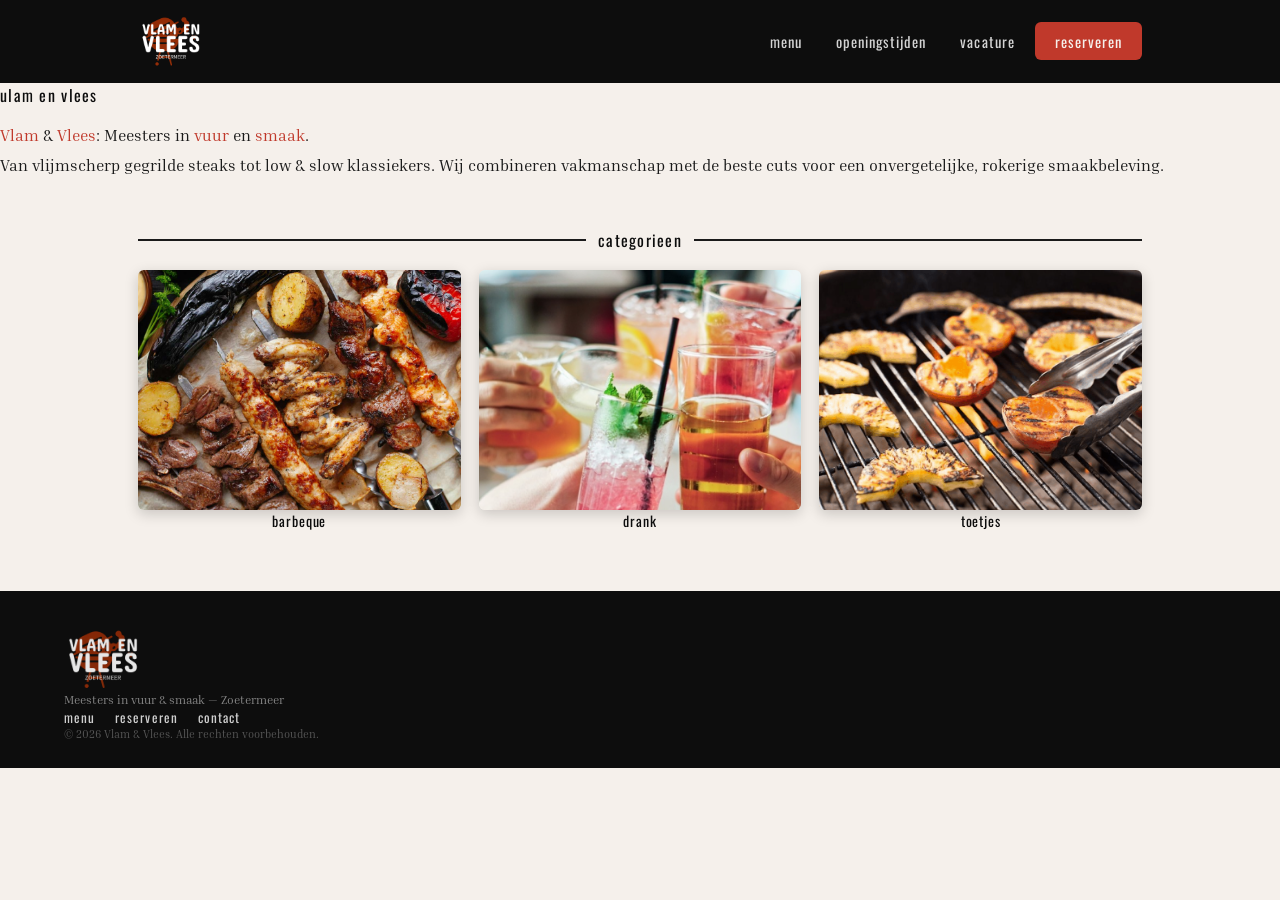
==== index.html @ db54ac6e "Merge branch 'main' of https://github.com/LOE5-SWV1-UI-Responsive-Proto/vlam_en_vlees-max-lucas" ====
<!DOCTYPE html>
<html lang="nl">
<head>
  <meta charset="UTF-8">
  <meta name="viewport" content="width=device-width, initial-scale=1.0">
  <title>Vlam & Vlees – Zoetermeer</title>
  <link rel="stylesheet" href="css/lucas.css">
  <style>
    /* ── DESKTOP NAV (1024px+ only) ── */

    .desktop-nav {
      display: none;
    }

    /* ── TABLET (768px – 1023px): hamburger stays, full-bleed hero like mobile ── */

    @media (min-width: 768px) {
      .hero-wrapper {
        display: block;
        padding: 0;
      }

      .hero {
        width: 100%;
        height: 350px;
        border-radius: 0;
        object-position: center 30%;
        box-shadow: none;
      }
    }

    /* ── TABLET: 1-col cat grid, taller images ── */
    @media (min-width: 768px) and (max-width: 1023px) {
      .cat-grid {
        grid-template-columns: 1fr;
      }

      .cat-img-wrap img {
        height: 280px;
      }
    }

    /* ── DESKTOP (1024px+): horizontal nav, side-by-side intro ── */

    @media (min-width: 1024px) {
      /* Show desktop nav, hide hamburger + drawer */
      .hamburger,
      .nav-overlay,
      .nav-drawer {
        display: none !important;
      }

      .desktop-nav {
        display: flex;
        align-items: center;
        gap: 6px;
      }

      .desktop-nav a {
        font-family: var(--font-label);
        font-size: 0.92rem;
        font-weight: 400;
        letter-spacing: 0.07em;
        text-transform: lowercase;
        color: rgba(255, 255, 255, 0.82);
        text-decoration: none;
        padding: 8px 14px;
        border-radius: var(--radius);
        transition: color 0.2s, background-color 0.2s;
      }

      .desktop-nav a:hover {
        color: var(--wit);
        background-color: rgba(255, 255, 255, 0.08);
      }

      .desktop-nav a.nav-cta {
        background-color: var(--rood);
        color: var(--wit);
        padding: 8px 20px;
      }

      .desktop-nav a.nav-cta:hover {
        background-color: #a93226;
      }

      .topbar {
        max-width: 1100px;
        margin: 0 auto;
        padding: 14px 48px;
      }

      /* Hero: back to full-bleed on desktop, hidden (image shows in intro grid) */
      .hero-wrapper {
        display: block;
        padding: 0;
        background-color: var(--zwart);
      }

      .hero {
        width: 100%;
        height: 480px;
        border-radius: 0;
        object-position: center 30%;
        box-shadow: none;
      }

      /* 2-col intro + feature image */
      .intro-desktop-wrap {
        max-width: 1100px;
        margin: 0 auto;
        display: grid;
        grid-template-columns: 1fr 1fr;
        align-items: center;
        gap: 48px;
        padding: 56px 48px 48px;
      }

      .intro {
        max-width: unset;
        padding: 0;
        text-align: left;
        margin: 0;
      }

      .intro .section-title {
        text-align: left;
      }

      .intro-text {
        font-size: 1rem;
        line-height: 1.85;
      }

      .intro-feature-img {
        display: block;
        width: 100%;
        height: 340px;
        object-fit: cover;
        border-radius: 8px;
        box-shadow: 0 8px 32px rgba(0, 0, 0, 0.18);
      }

      /* Hide full-bleed hero on desktop (shown in intro grid instead) */
      .hero-hide-desktop {
        display: none;
      }

      /* Categories */
      .categories-wrap {
        background-color: #f0ebe5;
        padding: 0 0 20px;
      }

      .categories {
        max-width: 1100px;
        margin: 0 auto;
        padding: 48px 48px 60px;
      }

      .cat-img-wrap img {
        height: 240px;
      }

      /* Footer - truly full width, override lucas.css max-width */
      footer {
        display: block !important;
        width: 100% !important;
        max-width: 100% !important;
        margin: 0 !important;
        padding: 36px 64px 28px !important;
        box-sizing: border-box;
      }

      .footer-inner {
        display: grid;
        grid-template-columns: auto 1fr;
        grid-template-rows: auto auto auto;
        column-gap: 36px;
        align-items: center;
        width: 100%;
      }

      .footer-logo {
        grid-column: 1;
        grid-row: 1 / 4;
        align-self: center;
        max-height: 65px;
      }

      .footer-tagline { grid-column: 2; grid-row: 1; }
      .footer-nav     { grid-column: 2; grid-row: 2; }
      .footer-copy    { grid-column: 2; grid-row: 3; }
    }

    /* Mobile/tablet: hide desktop-only elements */
    .intro-feature-img {
      display: none;
    }

    .intro-desktop-wrap {
      display: contents;
    }

    @media (min-width: 1024px) {
      .intro-feature-img { display: block; }
      .intro-desktop-wrap { display: grid; }
    }
  </style>
</head>
<body>

  <!-- HEADER -->
  <header>
    <nav class="topbar">
      <svg class="hamburger" xmlns="http://www.w3.org/2000/svg" width="30" height="30" viewBox="0 0 30 30">
        <line x1="5" y1="7"  x2="25" y2="7"  stroke="white" stroke-width="2" stroke-linecap="round"/>
        <line x1="5" y1="15" x2="25" y2="15" stroke="white" stroke-width="2" stroke-linecap="round"/>
        <line x1="5" y1="23" x2="25" y2="23" stroke="white" stroke-width="2" stroke-linecap="round"/>
      </svg>

      <img class="logo" src="img/logo.png" alt="Vlam en Vlees Logo">

      <!-- Tablet/Desktop: horizontal nav -->
      <nav class="desktop-nav">
        <a href="menu.html">menu</a>
        <a href="openingstijden.html">openingstijden</a>
        <a href="vacature.html">vacature</a>
        <a href="reserveer.html" class="nav-cta">reserveren</a>
      </nav>
    </nav>

    <div class="hero-wrapper">
      <img class="hero hero-hide-desktop" src="img/homepage4.png" alt="Gegrild vlees">
    </div>
  </header>

  <!-- INTRO -->
  <section class="intro">
    <h2 class="section-title">ulam en vlees</h2>
    <p class="intro-text">
      <span class="accent">Vlam</span> &amp; <span class="accent">Vlees</span>: Meesters in
      <span class="accent">vuur</span> en <span class="accent">smaak</span>.<br>
      Van vlijmscherp gegrilde steaks tot low &amp; slow klassiekers.
      Wij combineren vakmanschap met de beste cuts voor een
      onvergetelijke, rokerige smaakbeleving.
    </p>
  </section>

  <!-- CATEGORIEËN -->
  <section class="categories">
    <div class="divider-row">
      <span class="divider-line"></span>
      <h2 class="section-title cat-title">categorieen</h2>
      <span class="divider-line"></span>
    </div>

        <div class="cat-grid">
          <article class="cat-card">
            <a href="menu.html?cat=barbeque">
              <div class="cat-img-wrap">
                <img src="img/barbeque.png" alt="Barbeque">
              </div>
              <p class="cat-label">barbeque</p>
            </a>
          </article>

          <article class="cat-card">
            <a href="menu.html?cat=drank">
              <div class="cat-img-wrap">
                <img src="img/drank.png" alt="Drank">
              </div>
              <p class="cat-label">drank</p>
            </a>
          </article>

          <article class="cat-card">
            <a href="menu.html?cat=toetjes">
              <div class="cat-img-wrap">
                <img src="img/toetjes.png" alt="Toetjes">
              </div>
              <p class="cat-label">toetjes</p>
            </a>
          </article>
        </div>
      </section>
    </div>
  </main>

  <footer>
    <img class="footer-logo" src="img/logo.png" alt="Vlam en Vlees">
    <p class="footer-tagline">Meesters in vuur &amp; smaak — Zoetermeer</p>
    <nav class="footer-nav">
      <a href="#">Menu</a>
      <a href="#">Reserveren</a>
      <a href="#">Contact</a>
    </nav>
    <p class="footer-copy">&copy; 2026 Vlam &amp; Vlees. Alle rechten voorbehouden.</p>
  </footer>
  
</body>
</html>
---- css/lucas.css ----
@import url('https://fonts.googleapis.com/css2?family=Bebas+Neue&family=Inria+Serif:ital,wght@0,300;0,400;0,700;1,300;1,400;1,700&family=Oswald:wght@200..700&family=Inder&family=Jockey+One&display=swap');

:root {
  --zwart: #0d0d0d;
  --wit: #f5f0eb;
  --rood: #c0392b;
  --font-display: 'Bebas Neue', sans-serif;
  --font-body: 'Inria Serif', serif;
  --font-label: 'Oswald', sans-serif;
  --font-max-heading: 'Jockey One', sans-serif;
  --font-max-body: 'Inder', sans-serif;
  --radius: 6px;
}

*, *::before, *::after {
  box-sizing: border-box;
  margin: 0;
  padding: 0;
}

html {
  scroll-behavior: smooth;
}

body {
  font-family: var(--font-body);
  background-color: var(--wit);
  color: var(--zwart);
  max-width: 430px;
  margin: 0 auto;
  min-height: 100vh;
}

body.no-scroll {
  overflow: hidden;
}

img {
  display: block;
}

main {
  background-color: var(--wit);
}

/* ── NAV DRAWER ── */

.nav-overlay {
  position: fixed;
  inset: 0;
  background-color: rgba(0, 0, 0, 0);
  pointer-events: none;
  transition: background-color 0.3s ease;
  z-index: 100;
}

.nav-overlay.open {
  background-color: rgba(0, 0, 0, 0.6);
  pointer-events: all;
}

.nav-drawer {
  position: fixed;
  top: 0;
  left: 0;
  width: 75vw;
  max-width: 300px;
  height: 100vh;
  background-color: var(--zwart);
  display: flex;
  flex-direction: column;
  padding: 24px 28px;
  transform: translateX(-100%);
  transition: transform 0.35s ease;
  z-index: 200;
}

.nav-drawer.open {
  transform: translateX(0);
}

.nav-close {
  background: none;
  border: none;
  cursor: pointer;
  align-self: flex-end;
  padding: 4px;
  margin-bottom: 40px;
  opacity: 0.7;
  transition: opacity 0.2s;
}

.nav-close:hover {
  opacity: 1;
}

.nav-drawer-links {
  display: flex;
  flex-direction: column;
  gap: 8px;
}

.nav-drawer-links a {
  font-family: var(--font-label);
  font-size: 1.4rem;
  font-weight: 300;
  letter-spacing: 0.06em;
  text-transform: lowercase;
  color: rgba(255, 255, 255, 0.75);
  text-decoration: none;
  padding: 10px 0;
  border-bottom: 1px solid rgba(255, 255, 255, 0.08);
  transition: color 0.2s, padding-left 0.2s;
}

.nav-drawer-links a:last-child {
  border-bottom: none;
}

.nav-drawer-links a:hover {
  color: var(--rood);
  padding-left: 8px;
}

/* ── HEADER ── */

header {
  background-color: var(--zwart);
}

.topbar {
  display: flex;
  align-items: center;
  justify-content: space-between;
  padding: 10px 16px;
}

.hamburger {
  cursor: pointer;
}

.logo {
  max-height: 55px;
  object-fit: contain;
}

.hero-wrapper {
  position: relative;
  line-height: 0;
}

.hero {
  width: 100%;
  height: 220px;
  object-fit: cover;
  object-position: center 30%;
}

/* ── MAX PAGES: generic styles ── */

.max-page {
  display: flex;
  flex-direction: column;
  min-height: 100vh;
}

.max-page main {
  flex: 1;
  display: flex;
  flex-direction: column;
  justify-content: center;
}

.max-page h1 {
  display: grid;
  grid-template-columns: 1fr;
  justify-items: center;
  align-items: center;
  padding: 35px 0 50px;
  font-family: var(--font-max-heading);
}

.max-page p {
  font-family: var(--font-max-body);
}

.max-page section {
  display: grid;
  grid-auto-rows: max-content;
  justify-items: center;
  align-items: center;
  padding-bottom: 25px;
  font-family: var(--font-max-heading);
}

.max-page span {
  color: #922C06;
}

/* ── INDEX: INTRO ── */

.section-title {
  font-family: var(--font-label);
  font-weight: 400;
  font-size: 1rem;
  letter-spacing: 0.08em;
  text-transform: lowercase;
  color: var(--zwart);
  text-align: center;
}

.intro {
  padding: 28px 24px 24px;
  text-align: center;
}

.intro .section-title {
  margin-bottom: 14px;
}

.intro-text {
  font-size: 0.92rem;
  line-height: 1.7;
  color: #1a1a1a;
}

.intro-text .accent {
  color: var(--rood);
}

/* ── INDEX: CATEGORIEËN ── */

.categories {
  padding: 0 16px 36px;
}

.divider-row {
  display: flex;
  align-items: center;
  gap: 12px;
  margin-bottom: 18px;
}

.divider-line {
  flex: 1;
  height: 1.5px;
  background-color: #1a1a1a;
}

.cat-title {
  flex-shrink: 0;
}

.cat-grid {
  display: grid;
  grid-template-columns: 1fr;
  gap: 18px;
}

.cat-card {
  display: flex;
  flex-direction: column;
  gap: 8px;
}

.cat-card a {
  text-decoration: none;
  color: inherit;
}

.cat-img-wrap {
  border-radius: var(--radius);
  overflow: hidden;
  box-shadow: 0 4px 14px rgba(0, 0, 0, 0.18);
}

.cat-img-wrap img {
  width: 100%;
  height: 190px;
  object-fit: cover;
  transition: transform 0.4s ease;
}

.cat-card:hover .cat-img-wrap img {
  transform: scale(1.04);
}

.cat-label {
  font-family: var(--font-label);
  font-weight: 400;
  font-size: 0.88rem;
  letter-spacing: 0.06em;
  text-transform: lowercase;
  text-align: center;
}

/* ── FOOTER ── */

footer {
  display: grid;
  grid-template-columns: 1fr;
  justify-items: center;
  gap: 12px;
  background-color: var(--zwart);
  color: rgba(255, 255, 255, 0.75);
  padding: 30px 24px 24px;
}

.footer-logo {
  max-height: 50px;
  object-fit: contain;
  opacity: 0.9;
}

.footer-tagline {
  font-size: 0.78rem;
  color: rgba(255, 255, 255, 0.5);
}

.footer-nav {
  display: flex;
  gap: 20px;
}

.footer-nav a {
  font-family: var(--font-label);
  font-size: 0.82rem;
  letter-spacing: 0.08em;
  text-transform: lowercase;
  color: rgba(255, 255, 255, 0.8);
  text-decoration: none;
  transition: color 0.2s;
}

.footer-nav a:hover {
  color: var(--rood);
}

.footer-copy {
  font-size: 0.68rem;
  color: rgba(255, 255, 255, 0.3);
}

/* ── VACATURES ── */

.vac-hero {
  width: 100%;
  height: 220px;
  object-fit: cover;
  object-position: center 20%;
}

.vac-content {
  padding: 32px 28px 28px;
  text-align: center;
}

.vac-content h1 {
  font-family: var(--font-label);
  font-weight: 700;
  font-size: 1.5rem;
  margin-bottom: 14px;
}

.vac-content p {
  font-family: var(--font-body);
  font-size: 0.92rem;
  line-height: 1.75;
  color: #1a1a1a;
  margin-bottom: 18px;
}

.vac-content p:last-child {
  margin-bottom: 0;
}

.vac-content a {
  color: var(--rood);
  text-decoration: none;
}

.salaris-sectie {
  padding: 28px 28px 52px;
  text-align: center;
}

.salaris-sectie h2 {
  font-family: var(--font-label);
  font-weight: 700;
  font-size: 1.3rem;
  margin-bottom: 20px;
}

.salaris-rij {
  display: grid;
  grid-template-columns: 1fr auto;
  gap: 10px;
  margin-bottom: 10px;
}

.salaris-veld {
  font-family: var(--font-label);
  font-size: 0.95rem;
  letter-spacing: 0.04em;
  background-color: #e0dbd5;
  border: none;
  border-radius: var(--radius);
  padding: 14px 18px;
  color: var(--zwart);
  width: 100%;
  outline: none;
}

.salaris-veld::placeholder {
  color: var(--zwart);
  opacity: 1;
}

.salaris-eenheid {
  font-family: var(--font-label);
  font-size: 0.95rem;
  background-color: #e0dbd5;
  border: none;
  border-radius: var(--radius);
  padding: 14px 18px;
  color: var(--zwart);
  width: 60px;
  text-align: center;
  outline: none;
}

.salaris-eenheid::placeholder {
  color: var(--zwart);
  opacity: 1;
}

.salaris-knop {
  width: 100%;
  font-family: var(--font-label);
  font-size: 0.95rem;
  letter-spacing: 0.04em;
  background-color: #e0dbd5;
  border: none;
  border-radius: var(--radius);
  padding: 14px 18px;
  color: var(--zwart);
  text-align: center;
  transition: background-color 0.2s, color 0.2s;
}

.salaris-resultaat {
  margin-top: 14px;
  font-family: var(--font-label);
  font-size: 0.95rem;
  color: var(--rood);
  min-height: 1.4rem;
  letter-spacing: 0.04em;
}

/* ── RESERVEREN ── */

.res-hero {
  width: 100%;
  height: 220px;
  object-fit: cover;
  object-position: center 40%;
}

.res-form-sectie {
  padding: 24px 20px 8px;
  display: flex;
  flex-direction: column;
  align-items: center;
}

.res-velden {
  display: flex;
  flex-direction: column;
  gap: 10px;
  margin-bottom: 10px;
  width: 100%;
}

.res-veld {
  font-family: var(--font-label);
  font-size: 0.95rem;
  letter-spacing: 0.03em;
  background-color: #e0dbd5;
  border: none;
  border-radius: var(--radius);
  padding: 14px 18px;
  color: var(--zwart);
  width: 100%;
  outline: none;
}

.res-veld::placeholder {
  color: var(--zwart);
  opacity: 1;
}

.res-veld[type="datetime-local"] {
  color: var(--zwart);
}

.res-knop {
  font-family: var(--font-label);
  font-size: 0.95rem;
  letter-spacing: 0.04em;
  background-color: #e0dbd5;
  border: none;
  border-radius: var(--radius);
  padding: 14px 42px;
  color: var(--zwart);
  cursor: pointer;
  transition: background-color 0.2s, color 0.2s;
}

.res-knop:hover {
  background-color: var(--rood);
  color: var(--wit);
}

.res-uitleg {
  padding: 28px 20px 48px;
  text-align: center;
}

.res-uitleg h2 {
  font-family: var(--font-label);
  font-weight: 700;
  font-size: 1.3rem;
  margin-bottom: 14px;
}

.res-uitleg p {
  font-family: var(--font-body);
  font-size: 0.92rem;
  line-height: 1.75;
  color: #1a1a1a;
}

/* ── TABLET ≥ 768px ── */

@media (min-width: 768px) {
  body {
    max-width: 100%;
  }

  .hero {
    height: 350px;
  }

  .vac-hero {
    height: 340px;
  }

  .res-hero {
    height: 340px;
  }

  .intro {
    max-width: 620px;
    margin: 0 auto;
    padding: 40px 32px 32px;
  }

  .categories {
    max-width: 720px;
    margin: 0 auto;
    padding: 0 32px 48px;
  }

  .cat-grid {
    grid-template-columns: repeat(2, 1fr);
  }

  .vac-content {
    max-width: 560px;
    margin: 0 auto;
  }

  .salaris-sectie {
    max-width: 380px;
    margin: 0 auto;
  }

  .res-form-sectie {
    max-width: 480px;
    margin: 0 auto;
    padding: 32px 0 8px;
  }

  .res-uitleg {
    max-width: 480px;
    margin: 0 auto;
    padding: 28px 0 60px;
  }
}

/* ── DESKTOP ≥ 1024px ── */

@media (min-width: 1024px) {
  .hero {
    height: 480px;
  }

  .vac-hero {
    height: 420px;
  }

  .res-hero {
    height: 420px;
  }

  .intro {
    max-width: 700px;
    padding: 52px 0 40px;
  }

  .intro-text {
    font-size: 1.05rem;
    line-height: 1.8;
  }

  .categories {
    max-width: 900px;
    padding: 0 0 60px;
  }

  .cat-grid {
    grid-template-columns: repeat(3, 1fr);
  }

  .cat-img-wrap img {
    height: 220px;
  }

  footer {
    max-width: 900px;
    margin: 0 auto;
    grid-template-columns: auto 1fr;
    grid-template-rows: auto auto auto;
    column-gap: 32px;
    justify-items: start;
    align-items: center;
  }

  .footer-logo {
    grid-column: 1;
    grid-row: 1 / 4;
    align-self: center;
    max-height: 65px;
  }

  .footer-tagline {
    grid-column: 2;
    grid-row: 1;
  }

  .footer-nav {
    grid-column: 2;
    grid-row: 2;
  }

  .footer-copy {
    grid-column: 2;
    grid-row: 3;
  }
}

body.no-scroll {
  overflow: hidden;
}

.nav-overlay {
  position: fixed;
  inset: 0;
  background-color: rgba(0, 0, 0, 0);
  pointer-events: none;
  transition: background-color 0.3s ease;
  z-index: 100;
}

.nav-overlay.open {
  background-color: rgba(0, 0, 0, 0.6);
  pointer-events: all;
}

.nav-drawer {
  position: fixed;
  top: 0;
  left: 0;
  width: 75vw;
  max-width: 300px;
  height: 100vh;
  background-color: var(--zwart);
  display: flex;
  flex-direction: column;
  padding: 24px 28px;
  transform: translateX(-100%);
  transition: transform 0.35s ease;
  z-index: 200;
}

.nav-drawer.open {
  transform: translateX(0);
}

.nav-close {
  background: none;
  border: none;
  cursor: pointer;
  align-self: flex-end;
  padding: 4px;
  margin-bottom: 40px;
  opacity: 0.7;
  transition: opacity 0.2s;
}

.nav-close:hover {
  opacity: 1;
}

.nav-drawer-links {
  display: flex;
  flex-direction: column;
  gap: 8px;
}

.nav-drawer-links a {
  font-family: var(--font-label);
  font-size: 1.4rem;
  font-weight: 300;
  letter-spacing: 0.06em;
  text-transform: lowercase;
  color: rgba(255, 255, 255, 0.75);
  text-decoration: none;
  padding: 10px 0;
  border-bottom: 1px solid rgba(255, 255, 255, 0.08);
  transition: color 0.2s, padding-left 0.2s;
}

.nav-drawer-links a:last-child {
  border-bottom: none;
}

.nav-drawer-links a:hover {
  color: var(--rood);
  padding-left: 8px;
}
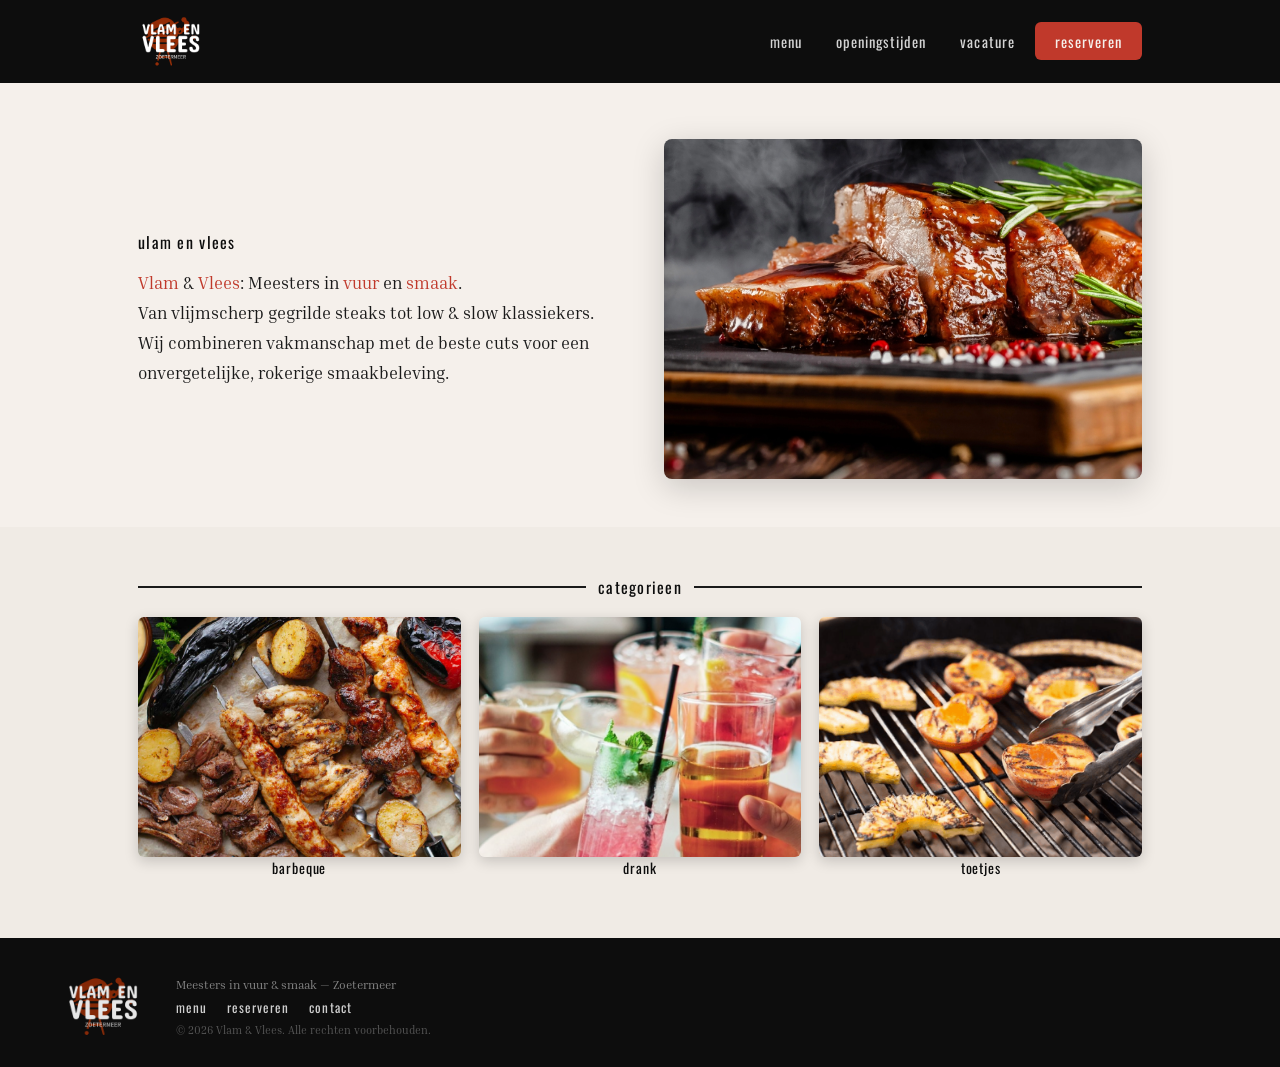
==== commit ce393aa3: "menu responsive gemaakt en header en footer gecorrigeerd voor alle andere paginas" ====
--- a/index.html
+++ b/index.html
@@ -5,215 +5,30 @@
   <meta name="viewport" content="width=device-width, initial-scale=1.0">
   <title>Vlam & Vlees – Zoetermeer</title>
   <link rel="stylesheet" href="css/lucas.css">
-  <style>
-    /* ── DESKTOP NAV (1024px+ only) ── */
-
-    .desktop-nav {
-      display: none;
-    }
-
-    /* ── TABLET (768px – 1023px): hamburger stays, full-bleed hero like mobile ── */
-
-    @media (min-width: 768px) {
-      .hero-wrapper {
-        display: block;
-        padding: 0;
-      }
-
-      .hero {
-        width: 100%;
-        height: 350px;
-        border-radius: 0;
-        object-position: center 30%;
-        box-shadow: none;
-      }
-    }
-
-    /* ── TABLET: 1-col cat grid, taller images ── */
-    @media (min-width: 768px) and (max-width: 1023px) {
-      .cat-grid {
-        grid-template-columns: 1fr;
-      }
-
-      .cat-img-wrap img {
-        height: 280px;
-      }
-    }
-
-    /* ── DESKTOP (1024px+): horizontal nav, side-by-side intro ── */
-
-    @media (min-width: 1024px) {
-      /* Show desktop nav, hide hamburger + drawer */
-      .hamburger,
-      .nav-overlay,
-      .nav-drawer {
-        display: none !important;
-      }
-
-      .desktop-nav {
-        display: flex;
-        align-items: center;
-        gap: 6px;
-      }
-
-      .desktop-nav a {
-        font-family: var(--font-label);
-        font-size: 0.92rem;
-        font-weight: 400;
-        letter-spacing: 0.07em;
-        text-transform: lowercase;
-        color: rgba(255, 255, 255, 0.82);
-        text-decoration: none;
-        padding: 8px 14px;
-        border-radius: var(--radius);
-        transition: color 0.2s, background-color 0.2s;
-      }
-
-      .desktop-nav a:hover {
-        color: var(--wit);
-        background-color: rgba(255, 255, 255, 0.08);
-      }
-
-      .desktop-nav a.nav-cta {
-        background-color: var(--rood);
-        color: var(--wit);
-        padding: 8px 20px;
-      }
-
-      .desktop-nav a.nav-cta:hover {
-        background-color: #a93226;
-      }
-
-      .topbar {
-        max-width: 1100px;
-        margin: 0 auto;
-        padding: 14px 48px;
-      }
-
-      /* Hero: back to full-bleed on desktop, hidden (image shows in intro grid) */
-      .hero-wrapper {
-        display: block;
-        padding: 0;
-        background-color: var(--zwart);
-      }
-
-      .hero {
-        width: 100%;
-        height: 480px;
-        border-radius: 0;
-        object-position: center 30%;
-        box-shadow: none;
-      }
-
-      /* 2-col intro + feature image */
-      .intro-desktop-wrap {
-        max-width: 1100px;
-        margin: 0 auto;
-        display: grid;
-        grid-template-columns: 1fr 1fr;
-        align-items: center;
-        gap: 48px;
-        padding: 56px 48px 48px;
-      }
-
-      .intro {
-        max-width: unset;
-        padding: 0;
-        text-align: left;
-        margin: 0;
-      }
-
-      .intro .section-title {
-        text-align: left;
-      }
-
-      .intro-text {
-        font-size: 1rem;
-        line-height: 1.85;
-      }
-
-      .intro-feature-img {
-        display: block;
-        width: 100%;
-        height: 340px;
-        object-fit: cover;
-        border-radius: 8px;
-        box-shadow: 0 8px 32px rgba(0, 0, 0, 0.18);
-      }
-
-      /* Hide full-bleed hero on desktop (shown in intro grid instead) */
-      .hero-hide-desktop {
-        display: none;
-      }
-
-      /* Categories */
-      .categories-wrap {
-        background-color: #f0ebe5;
-        padding: 0 0 20px;
-      }
-
-      .categories {
-        max-width: 1100px;
-        margin: 0 auto;
-        padding: 48px 48px 60px;
-      }
-
-      .cat-img-wrap img {
-        height: 240px;
-      }
-
-      /* Footer - truly full width, override lucas.css max-width */
-      footer {
-        display: block !important;
-        width: 100% !important;
-        max-width: 100% !important;
-        margin: 0 !important;
-        padding: 36px 64px 28px !important;
-        box-sizing: border-box;
-      }
-
-      .footer-inner {
-        display: grid;
-        grid-template-columns: auto 1fr;
-        grid-template-rows: auto auto auto;
-        column-gap: 36px;
-        align-items: center;
-        width: 100%;
-      }
-
-      .footer-logo {
-        grid-column: 1;
-        grid-row: 1 / 4;
-        align-self: center;
-        max-height: 65px;
-      }
-
-      .footer-tagline { grid-column: 2; grid-row: 1; }
-      .footer-nav     { grid-column: 2; grid-row: 2; }
-      .footer-copy    { grid-column: 2; grid-row: 3; }
-    }
-
-    /* Mobile/tablet: hide desktop-only elements */
-    .intro-feature-img {
-      display: none;
-    }
-
-    .intro-desktop-wrap {
-      display: contents;
-    }
-
-    @media (min-width: 1024px) {
-      .intro-feature-img { display: block; }
-      .intro-desktop-wrap { display: grid; }
-    }
-  </style>
 </head>
 <body>
 
-  <!-- HEADER -->
+  <div class="nav-overlay" id="navOverlay"></div>
+
+  <aside class="nav-drawer" id="navDrawer">
+    <button class="nav-close" id="navClose" aria-label="Sluiten">
+      <svg xmlns="http://www.w3.org/2000/svg" width="22" height="22" viewBox="0 0 22 22">
+        <line x1="3" y1="3" x2="19" y2="19" stroke="white" stroke-width="2" stroke-linecap="round"/>
+        <line x1="19" y1="3" x2="3" y2="19" stroke="white" stroke-width="2" stroke-linecap="round"/>
+      </svg>
+    </button>
+    <nav class="nav-drawer-links">
+      <a href="index.html">landingspagina</a>
+      <a href="menu.html">menu</a>
+      <a href="vacature.html">vacature</a>
+      <a href="reserveer.html">reserveren</a>
+      <a href="openingstijden.html">openingstijden</a>
+    </nav>
+  </aside>
+
   <header>
     <nav class="topbar">
-      <svg class="hamburger" xmlns="http://www.w3.org/2000/svg" width="30" height="30" viewBox="0 0 30 30">
+      <svg class="hamburger" id="hamburgerBtn" xmlns="http://www.w3.org/2000/svg" width="30" height="30" viewBox="0 0 30 30">
         <line x1="5" y1="7"  x2="25" y2="7"  stroke="white" stroke-width="2" stroke-linecap="round"/>
         <line x1="5" y1="15" x2="25" y2="15" stroke="white" stroke-width="2" stroke-linecap="round"/>
         <line x1="5" y1="23" x2="25" y2="23" stroke="white" stroke-width="2" stroke-linecap="round"/>
@@ -221,7 +36,6 @@
 
       <img class="logo" src="img/logo.png" alt="Vlam en Vlees Logo">
 
-      <!-- Tablet/Desktop: horizontal nav -->
       <nav class="desktop-nav">
         <a href="menu.html">menu</a>
         <a href="openingstijden.html">openingstijden</a>
@@ -235,25 +49,28 @@
     </div>
   </header>
 
-  <!-- INTRO -->
-  <section class="intro">
-    <h2 class="section-title">ulam en vlees</h2>
-    <p class="intro-text">
-      <span class="accent">Vlam</span> &amp; <span class="accent">Vlees</span>: Meesters in
-      <span class="accent">vuur</span> en <span class="accent">smaak</span>.<br>
-      Van vlijmscherp gegrilde steaks tot low &amp; slow klassiekers.
-      Wij combineren vakmanschap met de beste cuts voor een
-      onvergetelijke, rokerige smaakbeleving.
-    </p>
-  </section>
+  <main>
+    <div class="intro-desktop-wrap">
+      <section class="intro">
+        <h2 class="section-title">ulam en vlees</h2>
+        <p class="intro-text">
+          <span class="accent">Vlam</span> &amp; <span class="accent">Vlees</span>: Meesters in
+          <span class="accent">vuur</span> en <span class="accent">smaak</span>.<br>
+          Van vlijmscherp gegrilde steaks tot low &amp; slow klassiekers.
+          Wij combineren vakmanschap met de beste cuts voor een
+          onvergetelijke, rokerige smaakbeleving.
+        </p>
+      </section>
+      <img class="intro-feature-img" src="img/homepage4.png" alt="Gegrild vlees">
+    </div>
 
-  <!-- CATEGORIEËN -->
-  <section class="categories">
-    <div class="divider-row">
-      <span class="divider-line"></span>
-      <h2 class="section-title cat-title">categorieen</h2>
-      <span class="divider-line"></span>
-    </div>
+    <div class="categories-wrap">
+      <section class="categories">
+        <div class="divider-row">
+          <span class="divider-line"></span>
+          <h2 class="section-title cat-title">categorieen</h2>
+          <span class="divider-line"></span>
+        </div>
 
         <div class="cat-grid">
           <article class="cat-card">
@@ -288,15 +105,18 @@
   </main>
 
   <footer>
-    <img class="footer-logo" src="img/logo.png" alt="Vlam en Vlees">
-    <p class="footer-tagline">Meesters in vuur &amp; smaak — Zoetermeer</p>
-    <nav class="footer-nav">
-      <a href="#">Menu</a>
-      <a href="#">Reserveren</a>
-      <a href="#">Contact</a>
-    </nav>
-    <p class="footer-copy">&copy; 2026 Vlam &amp; Vlees. Alle rechten voorbehouden.</p>
+    <div class="footer-inner">
+      <img class="footer-logo" src="img/logo.png" alt="Vlam en Vlees">
+      <p class="footer-tagline">Meesters in vuur &amp; smaak — Zoetermeer</p>
+      <nav class="footer-nav">
+        <a href="menu.html">Menu</a>
+        <a href="reserveer.html">Reserveren</a>
+        <a href="#">Contact</a>
+      </nav>
+      <p class="footer-copy">&copy; 2026 Vlam &amp; Vlees. Alle rechten voorbehouden.</p>
+    </div>
   </footer>
-  
+
+  <script src="lib/burger-menu.js"></script>
 </body>
 </html>
--- a/css/lucas.css
+++ b/css/lucas.css
@@ -29,6 +29,8 @@
   max-width: 430px;
   margin: 0 auto;
   min-height: 100vh;
+  display: flex;
+  flex-direction: column;
 }
 
 body.no-scroll {
@@ -41,9 +43,10 @@
 
 main {
   background-color: var(--wit);
-}
-
-/* ── NAV DRAWER ── */
+  flex: 1;
+}
+
+/* nav drawer */
 
 .nav-overlay {
   position: fixed;
@@ -122,7 +125,41 @@
   padding-left: 8px;
 }
 
-/* ── HEADER ── */
+/* desktop nav */
+
+.desktop-nav {
+  display: none;
+}
+
+.desktop-nav a {
+  font-family: var(--font-label);
+  font-size: 0.92rem;
+  font-weight: 400;
+  letter-spacing: 0.07em;
+  text-transform: lowercase;
+  color: rgba(255, 255, 255, 0.82);
+  text-decoration: none;
+  padding: 8px 14px;
+  border-radius: var(--radius);
+  transition: color 0.2s, background-color 0.2s;
+}
+
+.desktop-nav a:hover {
+  color: var(--wit);
+  background-color: rgba(255, 255, 255, 0.08);
+}
+
+.desktop-nav a.nav-cta {
+  background-color: var(--rood);
+  color: var(--wit);
+  padding: 8px 20px;
+}
+
+.desktop-nav a.nav-cta:hover {
+  background-color: #a93226;
+}
+
+/* header */
 
 header {
   background-color: var(--zwart);
@@ -156,7 +193,7 @@
   object-position: center 30%;
 }
 
-/* ── MAX PAGES: generic styles ── */
+/* max pages */
 
 .max-page {
   display: flex;
@@ -193,11 +230,21 @@
   font-family: var(--font-max-heading);
 }
 
+/* menu section dividers (mobile/tablet) */
+.max-page main > section[class^="menu-"] {
+  border-bottom: 1px solid rgba(0, 0, 0, 0.15);
+  margin: 0 24px;
+}
+
+.max-page main > section.menu-allergie {
+  border-bottom: none;
+}
+
 .max-page span {
   color: #922C06;
 }
 
-/* ── INDEX: INTRO ── */
+/* intro */
 
 .section-title {
   font-family: var(--font-label);
@@ -228,7 +275,15 @@
   color: var(--rood);
 }
 
-/* ── INDEX: CATEGORIEËN ── */
+.intro-feature-img {
+  display: none;
+}
+
+.intro-desktop-wrap {
+  display: contents;
+}
+
+/* categories */
 
 .categories {
   padding: 0 16px 36px;
@@ -294,7 +349,7 @@
   text-align: center;
 }
 
-/* ── FOOTER ── */
+/* footer */
 
 footer {
   display: grid;
@@ -304,6 +359,8 @@
   background-color: var(--zwart);
   color: rgba(255, 255, 255, 0.75);
   padding: 30px 24px 24px;
+  width: 100%;
+  box-sizing: border-box;
 }
 
 .footer-logo {
@@ -341,7 +398,11 @@
   color: rgba(255, 255, 255, 0.3);
 }
 
-/* ── VACATURES ── */
+/* vacatures */
+
+.vac-hero-desktop {
+  display: none;
+}
 
 .vac-hero {
   width: 100%;
@@ -457,7 +518,7 @@
   letter-spacing: 0.04em;
 }
 
-/* ── RESERVEREN ── */
+/* reserveren */
 
 .res-hero {
   width: 100%;
@@ -540,7 +601,7 @@
   color: #1a1a1a;
 }
 
-/* ── TABLET ≥ 768px ── */
+/* tablet */
 
 @media (min-width: 768px) {
   body {
@@ -572,7 +633,11 @@
   }
 
   .cat-grid {
-    grid-template-columns: repeat(2, 1fr);
+    grid-template-columns: 1fr;
+  }
+
+  .cat-img-wrap img {
+    height: 280px;
   }
 
   .vac-content {
@@ -598,9 +663,27 @@
   }
 }
 
-/* ── DESKTOP ≥ 1024px ── */
+/* desktop */
 
 @media (min-width: 1024px) {
+  .hamburger,
+  .nav-overlay,
+  .nav-drawer {
+    display: none !important;
+  }
+
+  .desktop-nav {
+    display: flex;
+    align-items: center;
+    gap: 6px;
+  }
+
+  .topbar {
+    max-width: 1100px;
+    margin: 0 auto;
+    padding: 14px 48px;
+  }
+
   .hero {
     height: 480px;
   }
@@ -613,9 +696,29 @@
     height: 420px;
   }
 
+  .hero-hide-desktop {
+    display: none;
+  }
+
+  .intro-desktop-wrap {
+    display: grid;
+    grid-template-columns: 1fr 1fr;
+    align-items: center;
+    gap: 48px;
+    max-width: 1100px;
+    margin: 0 auto;
+    padding: 56px 48px 48px;
+  }
+
   .intro {
-    max-width: 700px;
-    padding: 52px 0 40px;
+    max-width: unset;
+    margin: 0;
+    padding: 0;
+    text-align: left;
+  }
+
+  .intro .section-title {
+    text-align: left;
   }
 
   .intro-text {
@@ -623,9 +726,23 @@
     line-height: 1.8;
   }
 
+  .intro-feature-img {
+    display: block;
+    width: 100%;
+    height: 340px;
+    object-fit: cover;
+    border-radius: 8px;
+    box-shadow: 0 8px 32px rgba(0, 0, 0, 0.18);
+  }
+
+  .categories-wrap {
+    background-color: #f0ebe5;
+  }
+
   .categories {
-    max-width: 900px;
-    padding: 0 0 60px;
+    max-width: 1100px;
+    margin: 0 auto;
+    padding: 48px 48px 60px;
   }
 
   .cat-grid {
@@ -633,17 +750,24 @@
   }
 
   .cat-img-wrap img {
-    height: 220px;
+    height: 240px;
   }
 
   footer {
-    max-width: 900px;
-    margin: 0 auto;
+    display: block !important;
+    width: 100% !important;
+    max-width: 100% !important;
+    margin: 0 !important;
+    padding: 36px 64px 28px !important;
+  }
+
+  .footer-inner {
+    display: grid;
     grid-template-columns: auto 1fr;
     grid-template-rows: auto auto auto;
-    column-gap: 32px;
-    justify-items: start;
+    column-gap: 36px;
     align-items: center;
+    width: 100%;
   }
 
   .footer-logo {
@@ -653,99 +777,84 @@
     max-height: 65px;
   }
 
-  .footer-tagline {
-    grid-column: 2;
-    grid-row: 1;
-  }
-
-  .footer-nav {
-    grid-column: 2;
-    grid-row: 2;
-  }
-
-  .footer-copy {
-    grid-column: 2;
-    grid-row: 3;
-  }
-}
-
-body.no-scroll {
-  overflow: hidden;
-}
-
-.nav-overlay {
-  position: fixed;
-  inset: 0;
-  background-color: rgba(0, 0, 0, 0);
-  pointer-events: none;
-  transition: background-color 0.3s ease;
-  z-index: 100;
-}
-
-.nav-overlay.open {
-  background-color: rgba(0, 0, 0, 0.6);
-  pointer-events: all;
-}
-
-.nav-drawer {
-  position: fixed;
-  top: 0;
-  left: 0;
-  width: 75vw;
-  max-width: 300px;
-  height: 100vh;
-  background-color: var(--zwart);
-  display: flex;
-  flex-direction: column;
-  padding: 24px 28px;
-  transform: translateX(-100%);
-  transition: transform 0.35s ease;
-  z-index: 200;
-}
-
-.nav-drawer.open {
-  transform: translateX(0);
-}
-
-.nav-close {
-  background: none;
-  border: none;
-  cursor: pointer;
-  align-self: flex-end;
-  padding: 4px;
-  margin-bottom: 40px;
-  opacity: 0.7;
-  transition: opacity 0.2s;
-}
-
-.nav-close:hover {
-  opacity: 1;
-}
-
-.nav-drawer-links {
-  display: flex;
-  flex-direction: column;
-  gap: 8px;
-}
-
-.nav-drawer-links a {
-  font-family: var(--font-label);
-  font-size: 1.4rem;
-  font-weight: 300;
-  letter-spacing: 0.06em;
-  text-transform: lowercase;
-  color: rgba(255, 255, 255, 0.75);
-  text-decoration: none;
-  padding: 10px 0;
-  border-bottom: 1px solid rgba(255, 255, 255, 0.08);
-  transition: color 0.2s, padding-left 0.2s;
-}
-
-.nav-drawer-links a:last-child {
-  border-bottom: none;
-}
-
-.nav-drawer-links a:hover {
-  color: var(--rood);
-  padding-left: 8px;
+  .footer-tagline { grid-column: 2; grid-row: 1; }
+  .footer-nav     { grid-column: 2; grid-row: 2; }
+  .footer-copy    { grid-column: 2; grid-row: 3; }
+
+  .vac-content {
+    max-width: 700px;
+    margin: 0 auto;
+  }
+
+  .vac-hero {
+    display: none;
+  }
+
+  .vac-hero-desktop {
+    display: block;
+    width: 260px;
+    height: 220px;
+    object-fit: cover;
+    border-radius: 8px;
+    margin: 0 auto 24px;
+    box-shadow: 0 4px 18px rgba(0,0,0,0.2);
+  }
+
+  .salaris-sectie {
+    max-width: 480px;
+    margin: 0 auto;
+    padding: 28px 48px 52px;
+    text-align: center;
+  }
+
+  .salaris-sectie h2 {
+    font-size: 1.6rem;
+    margin-bottom: 20px;
+  }
+
+  .res-form-sectie {
+    max-width: 560px;
+    margin: 0 auto;
+    padding: 40px 0 8px;
+  }
+
+  .res-uitleg {
+    max-width: 560px;
+    margin: 0 auto;
+    padding: 28px 0 72px;
+  }
+
+  /* menu desktop grid */
+
+  .max-page main {
+    display: grid;
+    grid-template-columns: 1fr 1fr 1fr;
+    gap: 0;
+    max-width: 1100px;
+    margin: 0 auto;
+    padding: 0 48px 48px;
+    justify-content: start;
+    align-content: start;
+  }
+
+  .max-page h1 {
+    grid-column: 1 / -1;
+    padding: 40px 0 32px;
+  }
+
+  .max-page main > section[class^="menu-"] {
+    justify-items: start;
+    text-align: left;
+    padding-bottom: 16px;
+    border-bottom: none;
+    margin: 0;
+  }
+
+  .menu-voorgerechten { grid-column: 1; grid-row: 2; padding-right: 40px; }
+  .menu-sides         { grid-column: 1; grid-row: 3; padding-right: 40px; }
+  .menu-hoofdgerechten { grid-column: 2; grid-row: 2 / 4; border-left: 1px solid rgba(0, 0, 0, 0.15); border-right: 1px solid rgba(0, 0, 0, 0.15); padding-left: 40px; padding-right: 40px; }
+  .menu-sauzen        { grid-column: 2; grid-row: 4; border-left: 1px solid rgba(0, 0, 0, 0.15); border-right: 1px solid rgba(0, 0, 0, 0.15); padding-left: 40px; padding-right: 40px; }
+  .menu-desserts      { grid-column: 3; grid-row: 2; padding-left: 40px; }
+  .menu-drankjes      { grid-column: 3; grid-row: 3; padding-left: 40px; }
+  .menu-allergie      { grid-column: 1 / -1; grid-row: 5; justify-self: center; text-align: center; }
 }
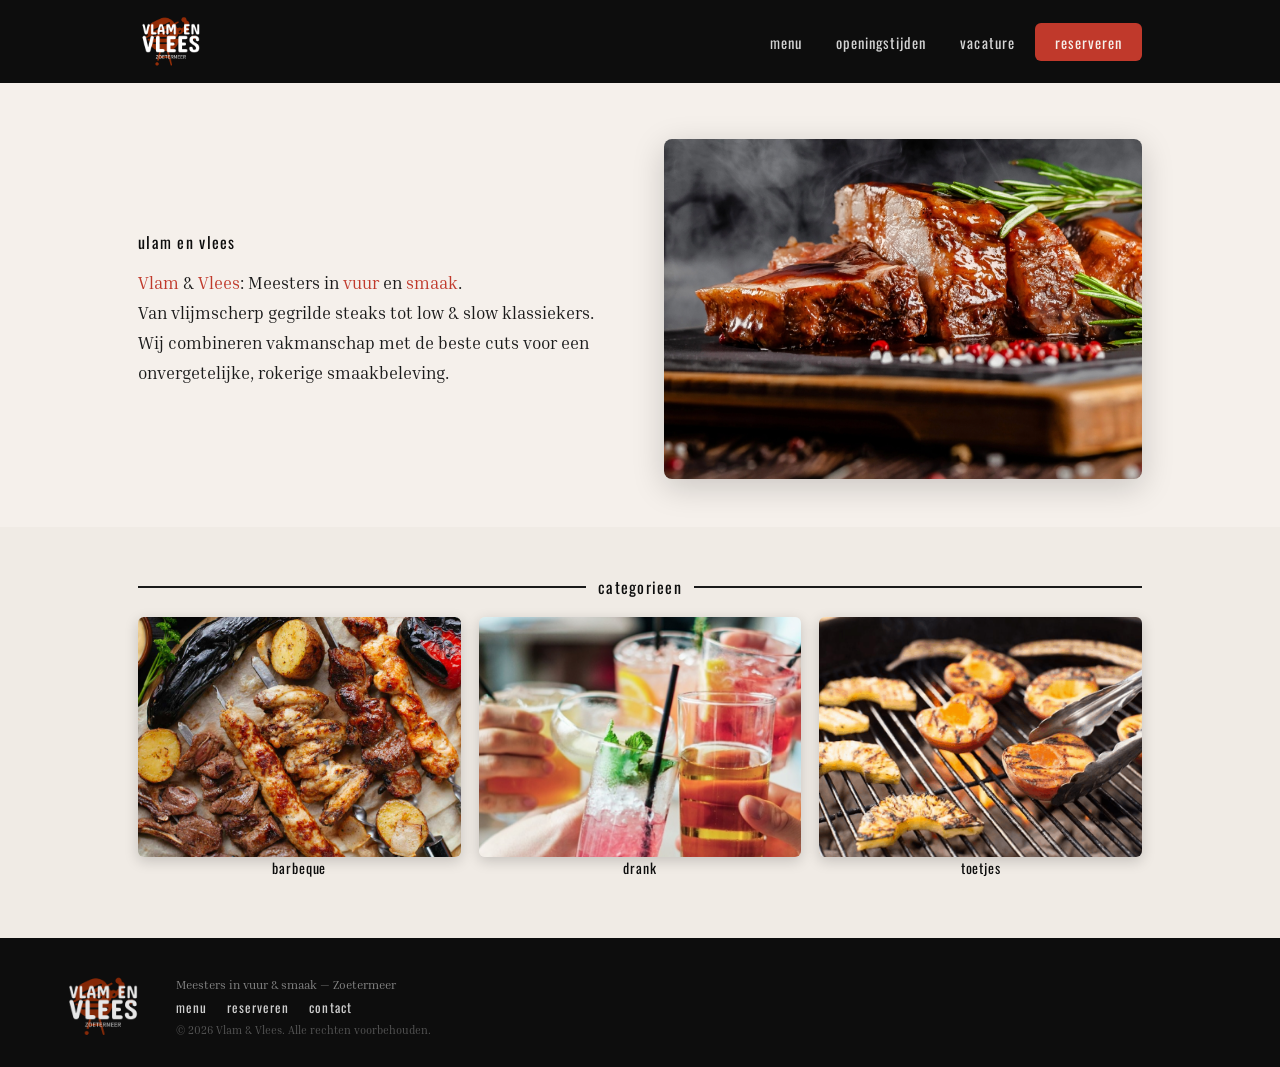
==== commit 473c0b06: "responsive" ====
--- a/index.html
+++ b/index.html
@@ -34,7 +34,9 @@
         <line x1="5" y1="23" x2="25" y2="23" stroke="white" stroke-width="2" stroke-linecap="round"/>
       </svg>
 
-      <img class="logo" src="img/logo.png" alt="Vlam en Vlees Logo">
+      <a href="index.html">
+        <img class="logo" src="img/logo.png" alt="Vlam en Vlees Logo">
+      </a>
 
       <nav class="desktop-nav">
         <a href="menu.html">menu</a>
@@ -111,7 +113,7 @@
       <nav class="footer-nav">
         <a href="menu.html">Menu</a>
         <a href="reserveer.html">Reserveren</a>
-        <a href="#">Contact</a>
+        <a href="openingstijden.html">Contact</a>
       </nav>
       <p class="footer-copy">&copy; 2026 Vlam &amp; Vlees. Alle rechten voorbehouden.</p>
     </div>
--- a/css/lucas.css
+++ b/css/lucas.css
@@ -518,7 +518,47 @@
   letter-spacing: 0.04em;
 }
 
+/* locatie / openingstijden */
+
+.loc-grid {
+  display: flex;
+  flex-direction: column;
+  gap: 8px;
+  padding: 0 24px 32px;
+}
+
+.loc-grid section {
+  text-align: center;
+}
+
+.loc-grid h3 {
+  font-family: var(--font-label);
+  font-weight: 700;
+  font-size: 1.05rem;
+  letter-spacing: 0.04em;
+  text-decoration: underline;
+  text-underline-offset: 4px;
+  margin-bottom: 8px;
+}
+
+.loc-grid p {
+  font-family: var(--font-max-body);
+  font-size: 0.92rem;
+  line-height: 1.7;
+  color: #1a1a1a;
+  margin-bottom: 6px;
+}
+
+.loc-grid a {
+  color: var(--rood);
+  text-decoration: none;
+}
+
 /* reserveren */
+
+.res-heading {
+  display: none;
+}
 
 .res-hero {
   width: 100%;
@@ -693,7 +733,7 @@
   }
 
   .res-hero {
-    height: 420px;
+    display: none;
   }
 
   .hero-hide-desktop {
@@ -812,10 +852,19 @@
     margin-bottom: 20px;
   }
 
+  .res-heading {
+    display: block;
+    font-family: var(--font-label);
+    font-weight: 700;
+    font-size: 1.5rem;
+    text-align: center;
+    padding: 36px 0 8px;
+  }
+
   .res-form-sectie {
-    max-width: 560px;
-    margin: 0 auto;
-    padding: 40px 0 8px;
+    max-width: 620px;
+    margin: 0 auto;
+    padding: 24px 0 8px;
   }
 
   .res-uitleg {
@@ -857,4 +906,31 @@
   .menu-desserts      { grid-column: 3; grid-row: 2; padding-left: 40px; }
   .menu-drankjes      { grid-column: 3; grid-row: 3; padding-left: 40px; }
   .menu-allergie      { grid-column: 1 / -1; grid-row: 5; justify-self: center; text-align: center; }
+
+  /* openingstijden desktop: override menu grid */
+
+  .max-page main:has(.loc-grid) {
+    display: flex;
+    flex-direction: column;
+    align-items: center;
+    max-width: 800px;
+    margin: 0 auto;
+    padding: 0 48px 48px;
+  }
+
+  .max-page main:has(.loc-grid) h1 {
+    padding: 40px 0 32px;
+  }
+
+  .loc-grid {
+    display: grid;
+    grid-template-columns: 1fr 1fr;
+    gap: 40px 80px;
+    padding: 0;
+    max-width: 640px;
+  }
+
+  .loc-grid section {
+    text-align: center;
+  }
 }
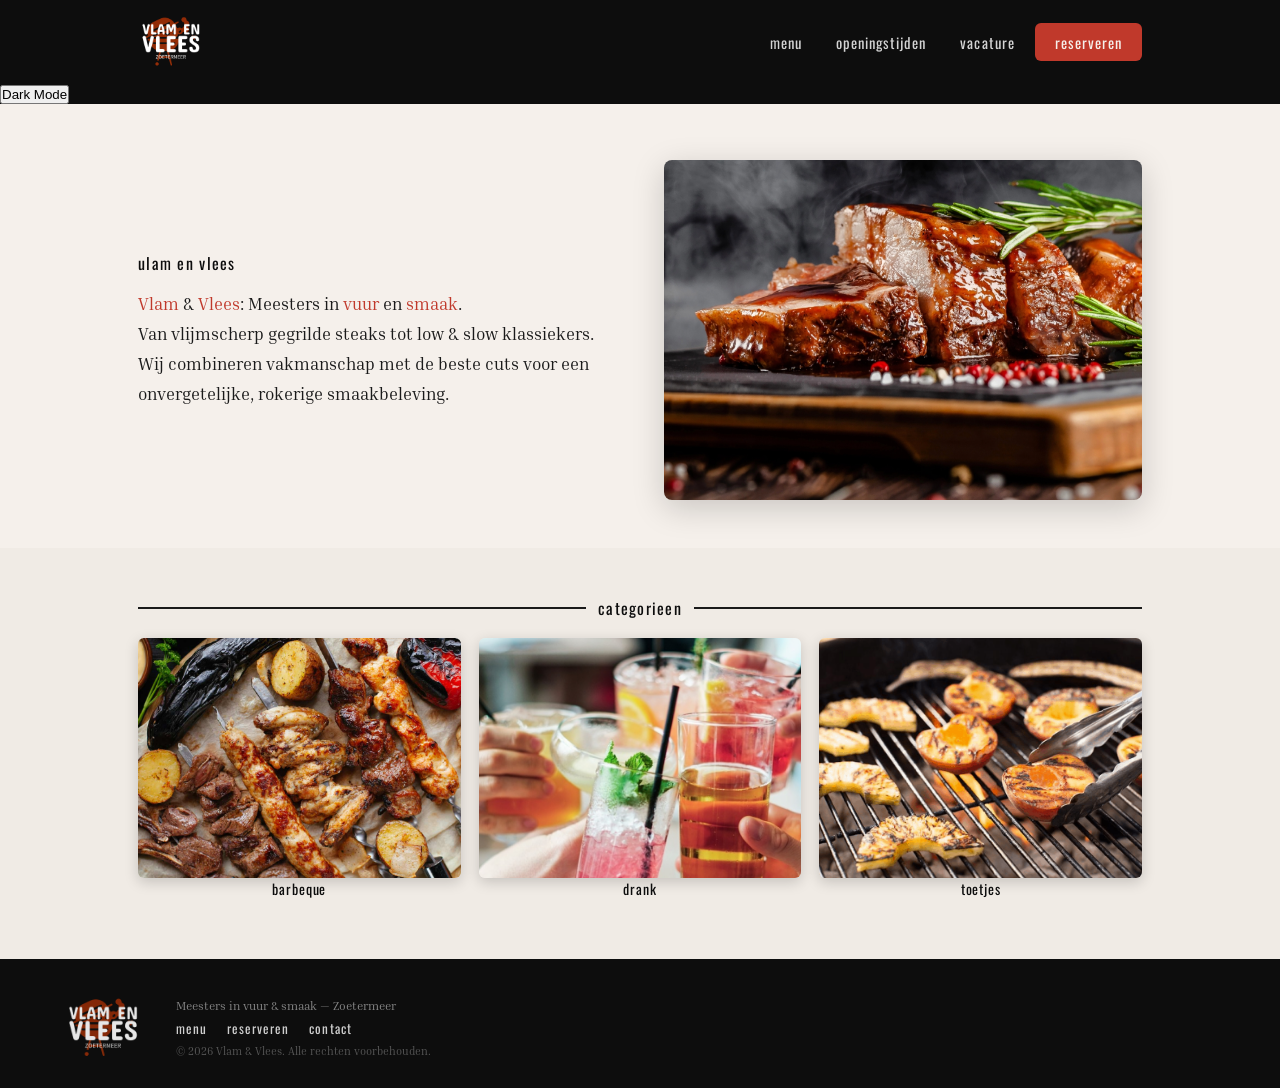
==== commit 3e0f5c8f: "Voorbereiding in CSS en HTML voordat darkmode via javascript wordt toegevoegd" ====
--- a/index.html
+++ b/index.html
@@ -45,6 +45,8 @@
         <a href="reserveer.html" class="nav-cta">reserveren</a>
       </nav>
     </nav>
+
+    <button id="darkModeButton">Dark Mode</button>
 
     <div class="hero-wrapper">
       <img class="hero hero-hide-desktop" src="img/homepage4.png" alt="Gegrild vlees">
--- a/css/lucas.css
+++ b/css/lucas.css
@@ -4,6 +4,7 @@
   --zwart: #0d0d0d;
   --wit: #f5f0eb;
   --rood: #c0392b;
+  --dark_mode: #202020; 
   --font-display: 'Bebas Neue', sans-serif;
   --font-body: 'Inria Serif', serif;
   --font-label: 'Oswald', sans-serif;
@@ -31,6 +32,11 @@
   min-height: 100vh;
   display: flex;
   flex-direction: column;
+}
+
+body.dark-mode {
+  background-color: var(--dark_mode);
+  color: var(--wit);
 }
 
 body.no-scroll {
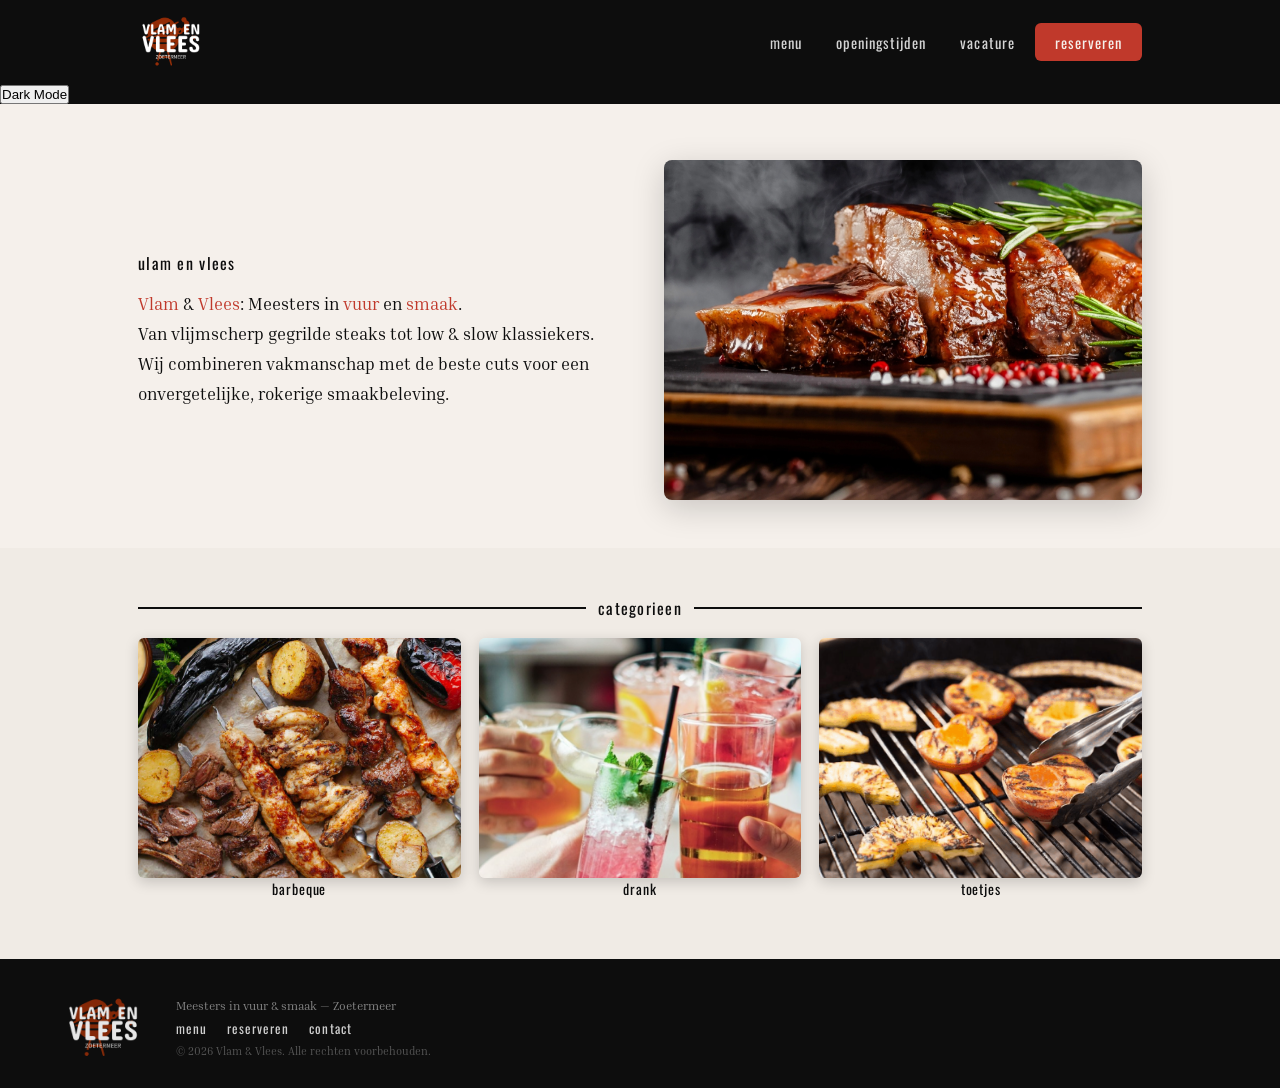
==== commit 8f28ff44: "Aanpassingen gemaakt aan index, css en javascript om darkmode te debuggen (deels gelukt)" ====
--- a/index.html
+++ b/index.html
@@ -122,5 +122,6 @@
   </footer>
 
   <script src="lib/burger-menu.js"></script>
+  <script src="lib/darkmode.js"></script>
 </body>
 </html>
--- a/css/lucas.css
+++ b/css/lucas.css
@@ -39,6 +39,10 @@
   color: var(--wit);
 }
 
+body.dark-mode main {
+  background-color: var(--dark_mode);
+}
+
 body.no-scroll {
   overflow: hidden;
 }
@@ -48,7 +52,7 @@
 }
 
 main {
-  background-color: var(--wit);
+  background-color: inherit;
   flex: 1;
 }
 
@@ -274,7 +278,7 @@
 .intro-text {
   font-size: 0.92rem;
   line-height: 1.7;
-  color: #1a1a1a;
+  color: var(--zwart);
 }
 
 .intro-text .accent {
@@ -305,7 +309,7 @@
 .divider-line {
   flex: 1;
   height: 1.5px;
-  background-color: #1a1a1a;
+  background-color: var(--zwart);
 }
 
 .cat-title {
@@ -433,7 +437,7 @@
   font-family: var(--font-body);
   font-size: 0.92rem;
   line-height: 1.75;
-  color: #1a1a1a;
+  color: var(--zwart);
   margin-bottom: 18px;
 }
 
@@ -551,7 +555,7 @@
   font-family: var(--font-max-body);
   font-size: 0.92rem;
   line-height: 1.7;
-  color: #1a1a1a;
+  color: var(--zwart);
   margin-bottom: 6px;
 }
 
@@ -644,7 +648,7 @@
   font-family: var(--font-body);
   font-size: 0.92rem;
   line-height: 1.75;
-  color: #1a1a1a;
+  color: var(--zwart);
 }
 
 /* tablet */
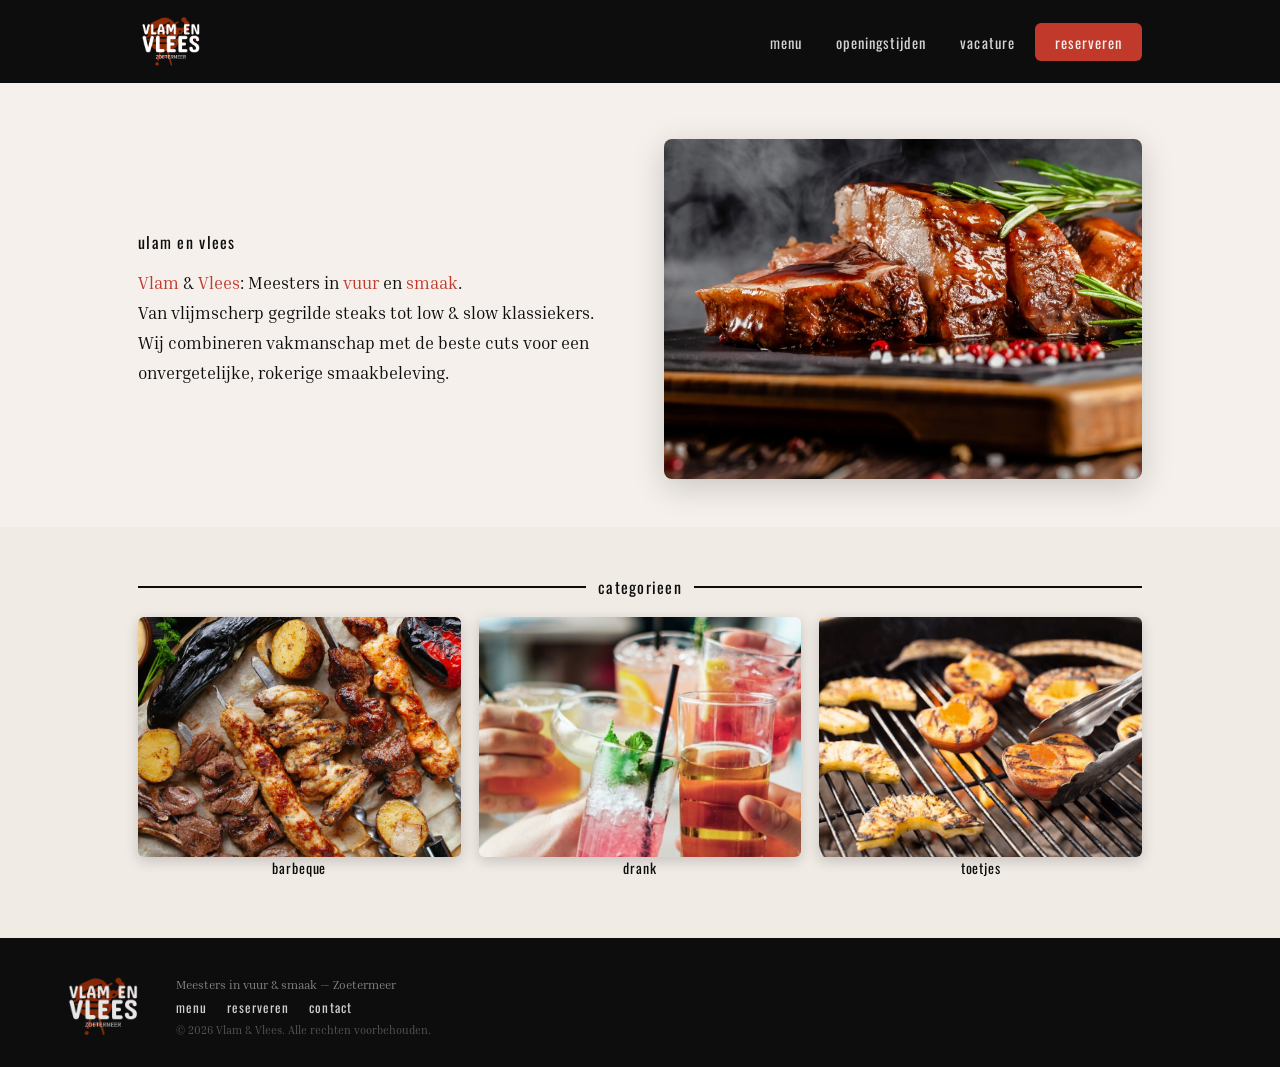
==== commit b02f643d: "Kleine aanpassingen van de darkmode knop (verplaatsing naar alleen de menu pagina)" ====
--- a/index.html
+++ b/index.html
@@ -45,8 +45,6 @@
         <a href="reserveer.html" class="nav-cta">reserveren</a>
       </nav>
     </nav>
-
-    <button id="darkModeButton">Dark Mode</button>
 
     <div class="hero-wrapper">
       <img class="hero hero-hide-desktop" src="img/homepage4.png" alt="Gegrild vlees">
@@ -122,6 +120,5 @@
   </footer>
 
   <script src="lib/burger-menu.js"></script>
-  <script src="lib/darkmode.js"></script>
 </body>
 </html>
--- a/css/lucas.css
+++ b/css/lucas.css
@@ -37,8 +37,8 @@
 body.dark-mode {
   background-color: var(--dark_mode);
   color: var(--wit);
-}
-
+  --zwart: var(--wit);
+}
 body.dark-mode main {
   background-color: var(--dark_mode);
 }
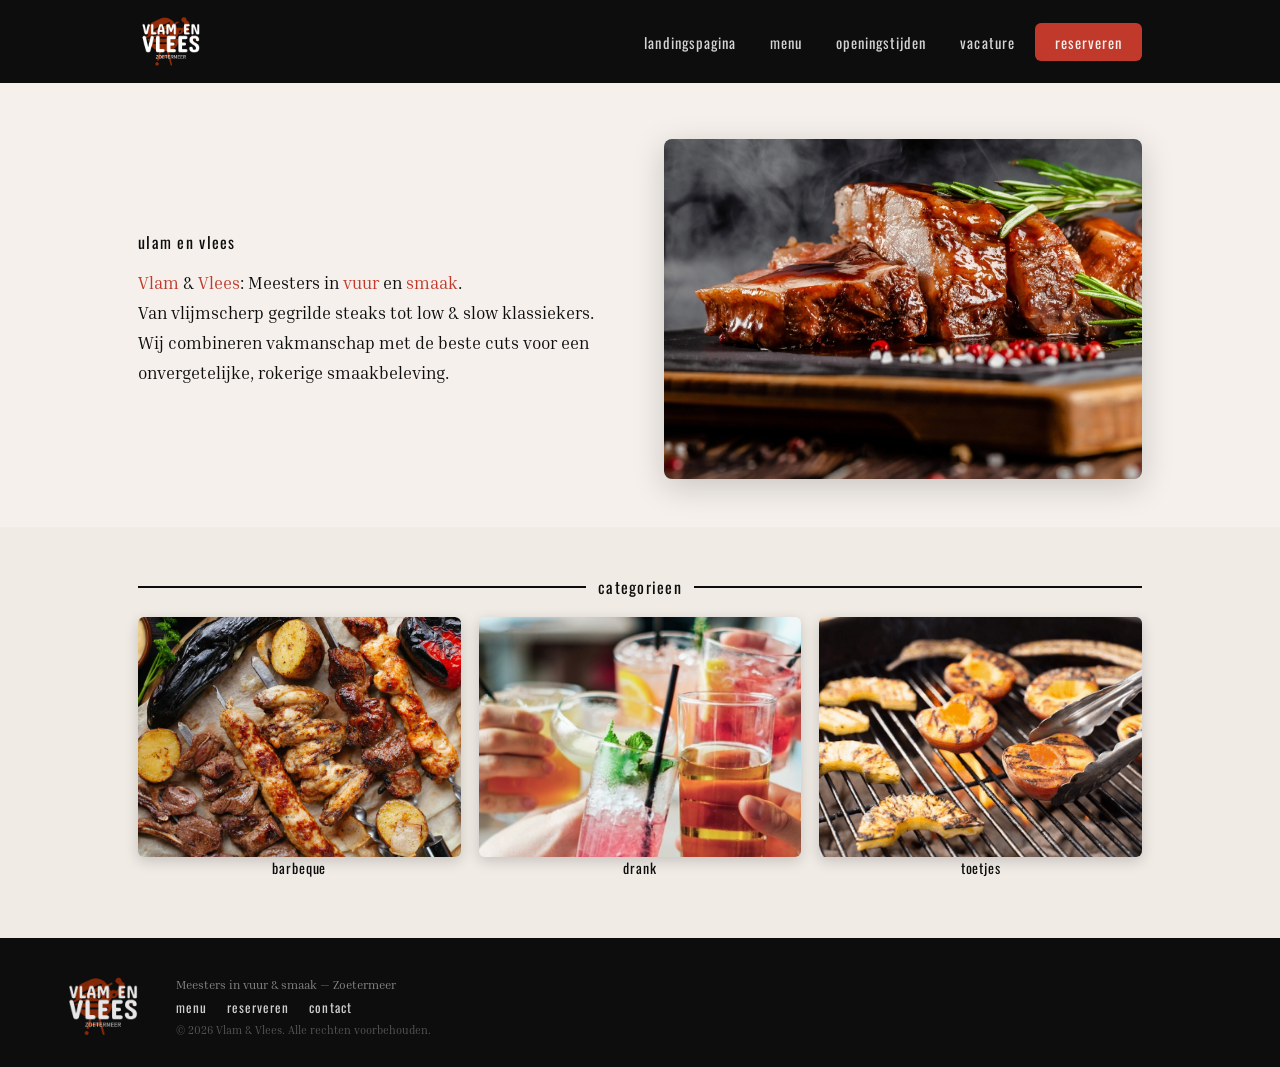
==== commit 8a1fe7cc: "Landingspagina knop toegevoegd aan desktop nav" ====
--- a/index.html
+++ b/index.html
@@ -39,6 +39,7 @@
       </a>
 
       <nav class="desktop-nav">
+        <a href="index.html">landingspagina</a>
         <a href="menu.html">menu</a>
         <a href="openingstijden.html">openingstijden</a>
         <a href="vacature.html">vacature</a>
--- a/css/lucas.css
+++ b/css/lucas.css
@@ -39,12 +39,39 @@
   color: var(--wit);
   --zwart: var(--wit);
 }
+
 body.dark-mode main {
   background-color: var(--dark_mode);
 }
 
+body.dark-mode header {
+  background-color: var(--dark_mode);
+}
+
+body.dark-mode footer {
+  background-color: var(--dark_mode);
+}
+
 body.no-scroll {
   overflow: hidden;
+}
+
+body.large-text {
+  font-size: 1.2em;
+}
+
+body.high-contrast {
+  background-color: black;
+  color: yellow;
+}
+
+body.high-contrast a {
+  color: cyan;
+}
+
+body.high-contrast header,
+body.high-contrast footer {
+  background-color: black;
 }
 
 img {
